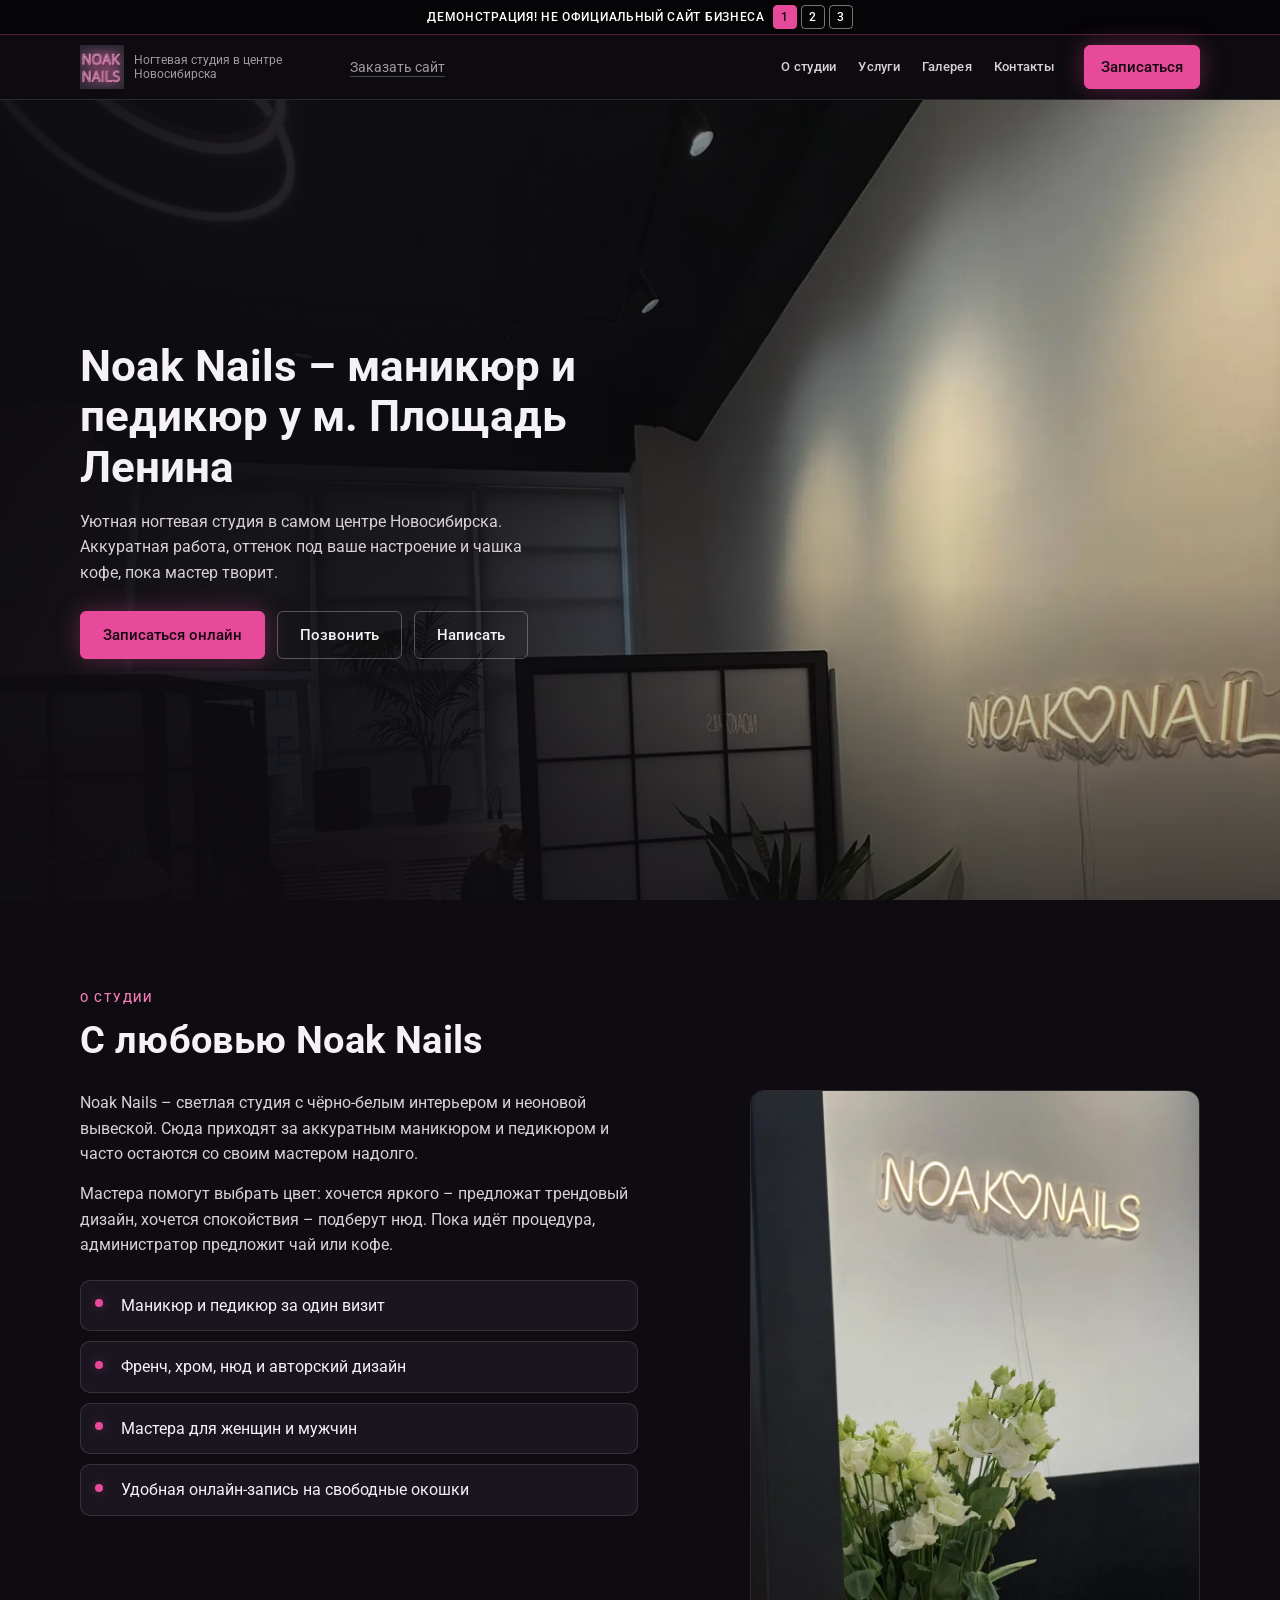
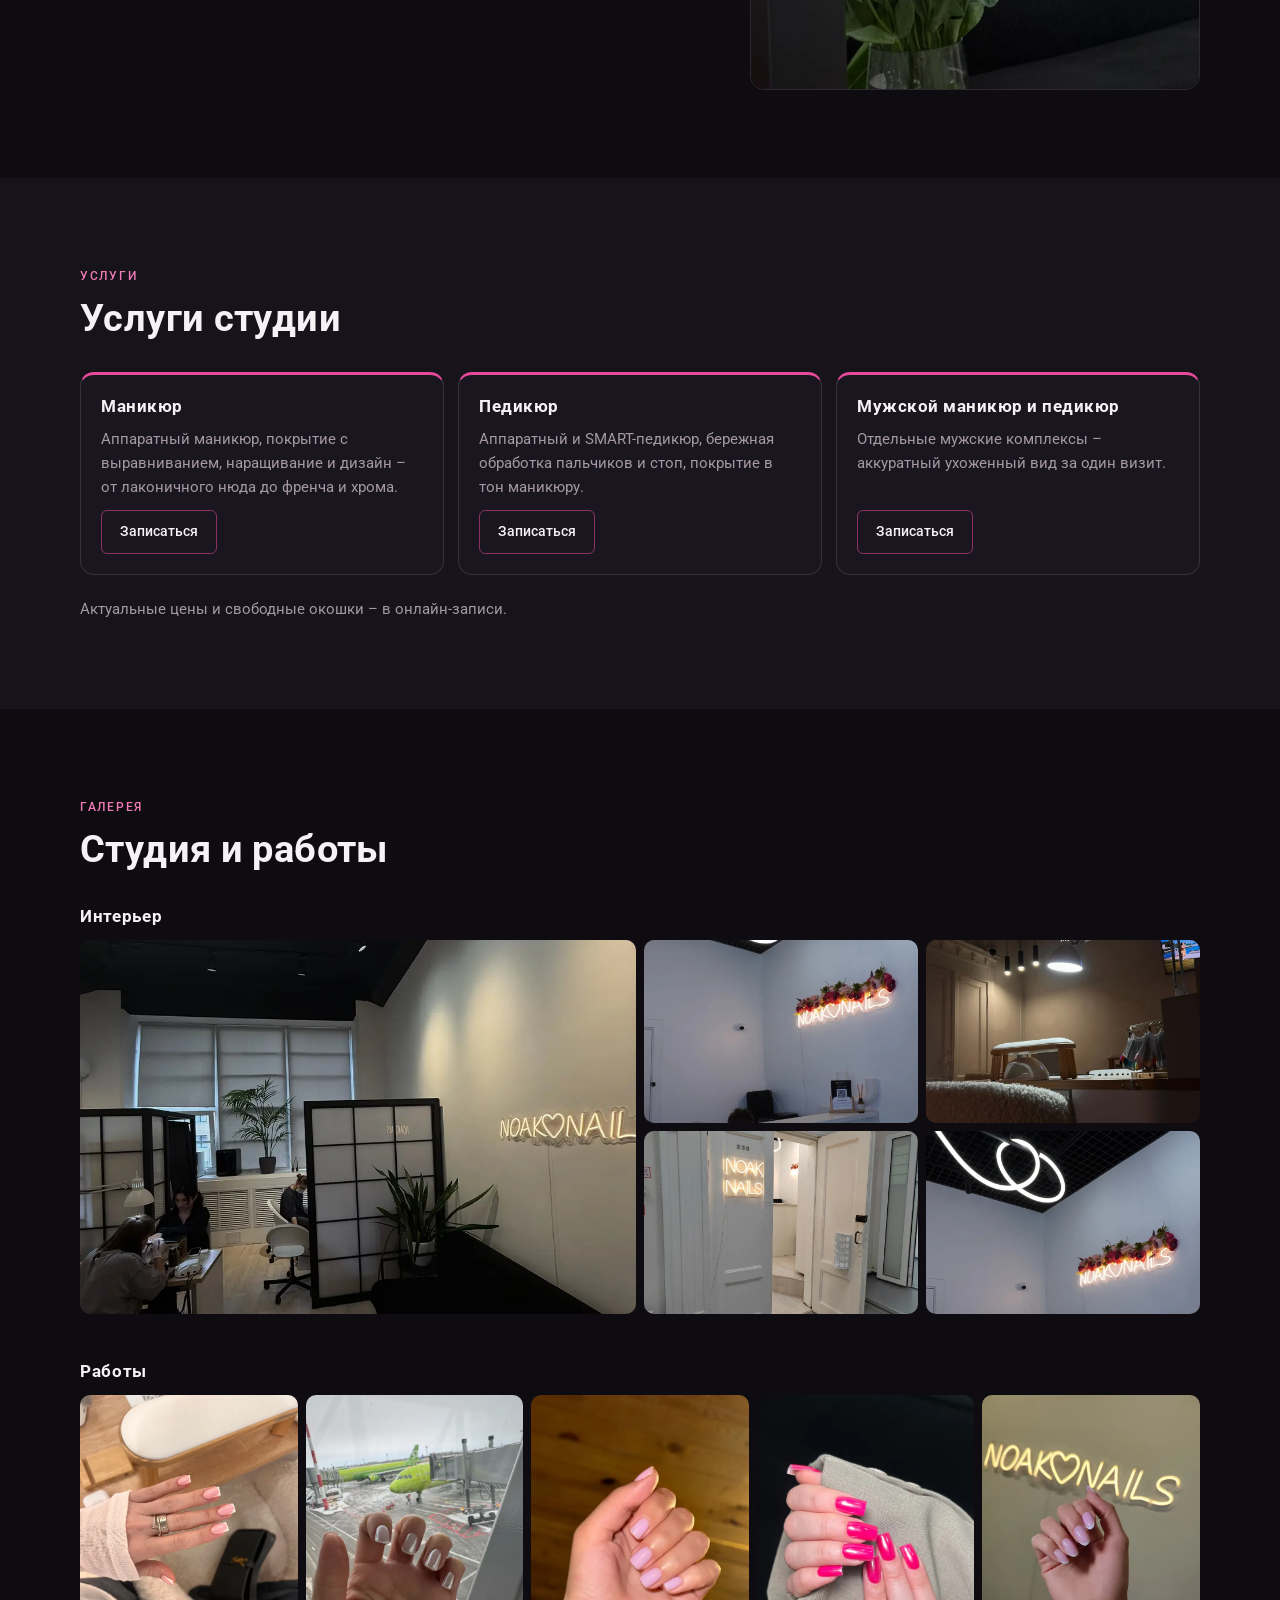
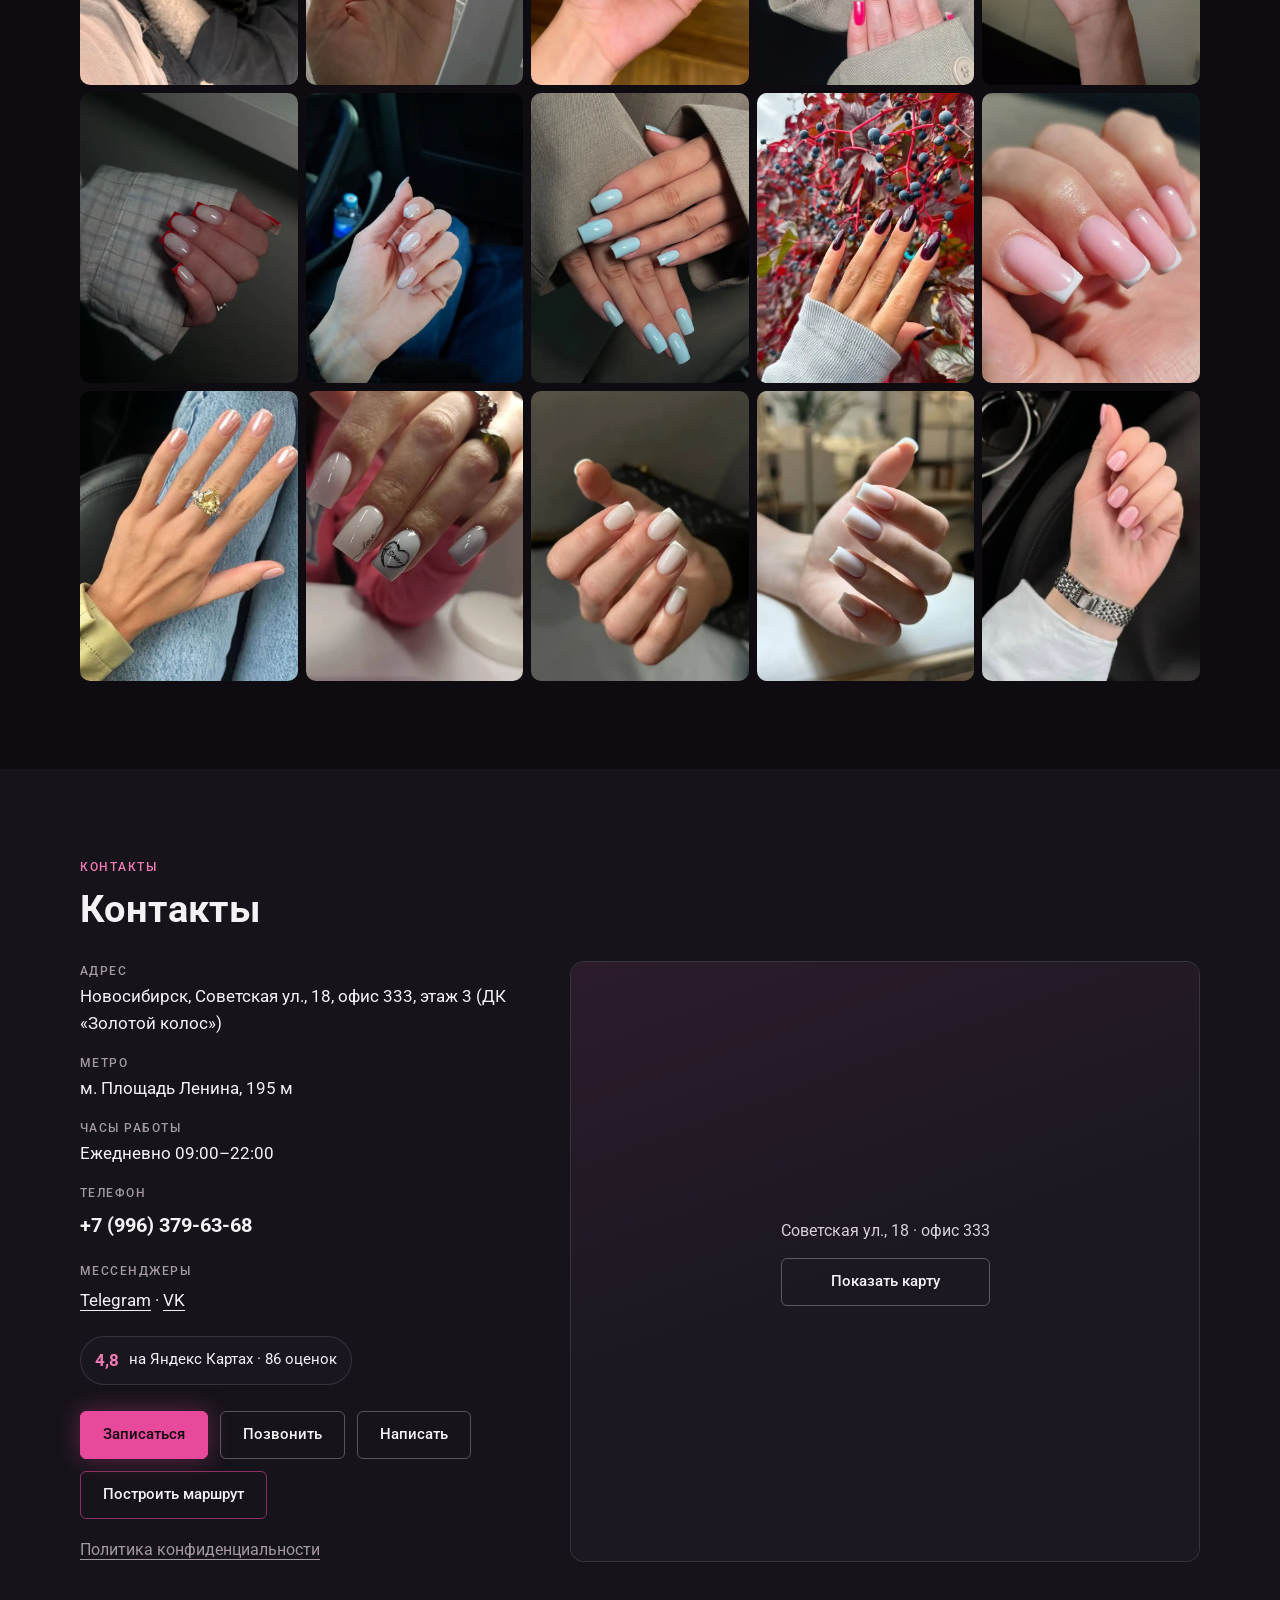
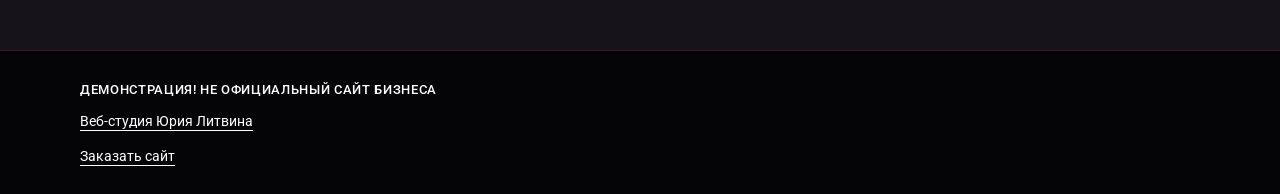
==== index.html @ 4bd96e91 "Demo site" ====
<!DOCTYPE html>
<html lang="ru">
<head>
<meta charset="utf-8">
<meta name="viewport" content="width=device-width, initial-scale=1.0">
<meta name="robots" content="noindex, nofollow">
<title>Noak Nails · ногтевая студия в Новосибирске</title>
<meta name="description"
  content="Noak Nails · Новосибирск, Советская ул., 18, у м. Площадь Ленина: маникюр и педикюр, дизайн, онлайн-запись. Ежедневно 09:00–22:00.">
<meta name="theme-color" content="#0e0c10">

<link rel="icon" sizes="any" href="logos/favicon.ico">
<link rel="icon" type="image/png" sizes="32x32" href="logos/favicon-32x32.png">
<link rel="apple-touch-icon" sizes="180x180" href="logos/apple-touch-icon.png">
<link rel="preload" href="fonts/roboto-cyrillic.woff2" as="font" type="font/woff2" crossorigin>
<link rel="preload" as="image" href="images/interior-salon-hero-960.webp" type="image/webp" imagesrcset="images/interior-salon-hero-960.webp 960w, images/interior-salon-hero-1400.webp 1400w" imagesizes="100vw">
<link rel="stylesheet" href="css/fonts.css">
<link rel="stylesheet" href="css/styles.css">
<script>document.documentElement.classList.add('js');</script>
</head>
<body>
<a class="skip-link" href="#main">К содержанию</a>

<div class="site-chrome">
  <div class="demo-strip">
    <p class="demo-phrase">ДЕМОНСТРАЦИЯ! НЕ ОФИЦИАЛЬНЫЙ САЙТ БИЗНЕСА</p>
    <nav class="variant-switch" aria-label="Варианты дизайна">
      <a href="index.html" aria-current="page" aria-label="Вариант 1">1</a>
      <a href="v2/index.html" aria-label="Вариант 2">2</a>
      <a href="v3/index.html" aria-label="Вариант 3">3</a>
    </nav>
  </div>
  <header class="site-header">
    <div class="container header-row">
      <a class="brand" href="#top">
        <img src="logos/logo.png" width="180" height="180" alt="NOAK NAILS">
        <span class="brand-sub">Ногтевая студия в центре Новосибирска</span>
      </a>
      <a class="order-link" href="https://litviniuv.ru/webstudio/order/?c=q6hd">Заказать сайт</a>
      <nav class="desk-nav" aria-label="Разделы">
        <ul>
          <li><a href="#about">О студии</a></li>
          <li><a href="#services">Услуги</a></li>
          <li><a href="#gallery">Галерея</a></li>
          <li><a href="#contacts">Контакты</a></li>
        </ul>
      </nav>
      <a class="btn btn-primary btn-book" href="https://n1248057.yclients.com" target="_blank" rel="noopener" data-booking>Записаться</a>
      <button class="menu-btn" type="button" aria-expanded="false" aria-controls="site-menu">Меню</button>
    </div>
  </header>
</div>

<div id="site-menu" class="site-menu" hidden>
  <nav class="menu-nav" aria-label="Меню">
    <ul>
      <li><a href="#about">О студии</a></li>
      <li><a href="#services">Услуги</a></li>
      <li><a href="#gallery">Галерея</a></li>
      <li><a href="#contacts">Контакты</a></li>
      <li><a class="menu-order" href="https://litviniuv.ru/webstudio/order/?c=q6hd">Заказать сайт</a></li>
    </ul>
  </nav>
  <div class="menu-contacts">
    <p>Новосибирск, Советская ул., 18, офис 333, этаж 3</p>
    <p><a href="tel:+79963796368">+7 (996) 379-63-68</a></p>
  </div>
</div>

<main id="main">
  <section class="hero" id="top" aria-labelledby="hero-title">
    <div class="hero-media">
      <img src="images/interior-salon-hero-960.webp"
        srcset="images/interior-salon-hero-960.webp 960w, images/interior-salon-hero-1400.webp 1400w" sizes="100vw"
        width="1400" height="933" alt="Зал Noak Nails: чёрно-белые станции, неоновая вывеска и растения" fetchpriority="high">
    </div>
    <div class="container">
      <div class="hero-text">
        <h1 id="hero-title">Noak Nails – маникюр и педикюр у м. Площадь Ленина</h1>
        <p class="lead">Уютная ногтевая студия в самом центре Новосибирска. Аккуратная работа, оттенок под ваше настроение и чашка кофе, пока мастер творит.</p>
        <div class="hero-cta">
          <a class="btn btn-primary" href="https://n1248057.yclients.com" target="_blank" rel="noopener" data-booking>Записаться онлайн</a>
          <a class="btn btn-ghost" href="tel:+79963796368">Позвонить</a>
          <a class="btn btn-ghost" href="https://t.me/noaknail" rel="noopener">Написать</a>
        </div>
      </div>
    </div>
  </section>

  <section class="section about" id="about" aria-labelledby="about-title">
    <div class="container">
      <div class="reveal">
        <p class="eyebrow">О студии</p>
        <h2 class="section-title" id="about-title">С любовью Noak Nails</h2>
      </div>
      <div class="about-grid">
        <div class="about-copy reveal">
          <p>Noak Nails – светлая студия с чёрно-белым интерьером и неоновой вывеской. Сюда приходят за аккуратным маникюром и педикюром и часто остаются со своим мастером надолго.</p>
          <p>Мастера помогут выбрать цвет: хочется яркого – предложат трендовый дизайн, хочется спокойствия – подберут нюд. Пока идёт процедура, администратор предложит чай или кофе.</p>
          <ul class="about-bullets">
            <li>Маникюр и педикюр за один визит</li>
            <li>Френч, хром, нюд и авторский дизайн</li>
            <li>Мастера для женщин и мужчин</li>
            <li>Удобная онлайн-запись на свободные окошки</li>
          </ul>
        </div>
        <figure class="about-photo reveal">
          <img src="images/interior-neon-flowers-960.webp" width="960" height="1280" loading="lazy" alt="Неоновая вывеска NOAK NAILS и букет белых цветов у чёрного дивана">
        </figure>
      </div>
    </div>
  </section>

  <section class="section services" id="services" aria-labelledby="services-title">
    <div class="container">
      <div class="reveal">
        <p class="eyebrow">Услуги</p>
        <h2 class="section-title" id="services-title">Услуги студии</h2>
      </div>
      <ul class="services-grid reveal">
        <li class="service-card">
          <h3>Маникюр</h3>
          <p>Аппаратный маникюр, покрытие с выравниванием, наращивание и дизайн – от лаконичного нюда до френча и хрома.</p>
          <a class="btn btn-outline" href="https://n1248057.yclients.com" target="_blank" rel="noopener" data-booking aria-label="Записаться: маникюр">Записаться</a>
        </li>
        <li class="service-card">
          <h3>Педикюр</h3>
          <p>Аппаратный и SMART-педикюр, бережная обработка пальчиков и стоп, покрытие в тон маникюру.</p>
          <a class="btn btn-outline" href="https://n1248057.yclients.com" target="_blank" rel="noopener" data-booking aria-label="Записаться: педикюр">Записаться</a>
        </li>
        <li class="service-card">
          <h3>Мужской маникюр и педикюр</h3>
          <p>Отдельные мужские комплексы – аккуратный ухоженный вид за один визит.</p>
          <a class="btn btn-outline" href="https://n1248057.yclients.com" target="_blank" rel="noopener" data-booking aria-label="Записаться: мужской маникюр и педикюр">Записаться</a>
        </li>
      </ul>
      <p class="services-note reveal">Актуальные цены и свободные окошки – в онлайн-записи.</p>
    </div>
  </section>

  <section class="section gallery" id="gallery" aria-labelledby="gallery-title">
    <div class="container">
      <div class="reveal">
        <p class="eyebrow">Галерея</p>
        <h2 class="section-title" id="gallery-title">Студия и работы</h2>
      </div>

      <div class="gallery-block reveal">
        <h3>Интерьер</h3>
        <ul class="gallery-grid gallery-interiors">
          <li><img src="images/interior-salon-960.webp" width="960" height="1280" loading="lazy" alt="Зал студии с неоновой вывеской, чёрным диваном и станциями за перегородками"></li>
          <li><img src="images/interior-reception-960.webp" width="960" height="1440" loading="lazy" alt="Ресепшен Noak Nails с неоновой вывеской и цветами"></li>
          <li><img src="images/interior-station-960.webp" width="960" height="1180" loading="lazy" alt="Маникюрная станция с лампой и белым креслом"></li>
          <li><img src="images/interior-door-960.webp" width="960" height="720" loading="lazy" alt="Дверь офиса 333 с неоновой вывеской NOAK NAILS"></li>
          <li><img src="images/interior-reception-hero-960.webp" width="960" height="640" loading="lazy" alt="Стойка ресепшена и неоновая вывеска в зале"></li>
        </ul>
      </div>

      <div class="gallery-block reveal">
        <h3>Работы</h3>
        <ul class="gallery-grid gallery-works">
          <li><img src="images/work-french-iridescent-640.webp" width="640" height="853" loading="lazy" alt="Френч с перламутровым бликом"></li>
          <li><img src="images/work-chrome-airport-640.webp" width="640" height="853" loading="lazy" alt="Хромированный дизайн ногтей"></li>
          <li><img src="images/work-milky-pink-640.webp" width="640" height="853" loading="lazy" alt="Молочно-розовое покрытие"></li>
          <li><img src="images/work-hot-pink-chrome-640.webp" width="640" height="853" loading="lazy" alt="Ярко-розовый маникюр с хромом"></li>
          <li><img src="images/work-french-neon-bg-640.webp" width="640" height="853" loading="lazy" alt="Френч на фоне неона студии"></li>
          <li><img src="images/work-red-tip-french-640.webp" width="640" height="853" loading="lazy" alt="Френч с красным кончиком"></li>
          <li><img src="images/work-milky-glitter-tip-640.webp" width="640" height="853" loading="lazy" alt="Молочное покрытие с блёстками на кончиках"></li>
          <li><img src="images/work-baby-blue-square-640.webp" width="640" height="1138" loading="lazy" alt="Голубой квадратный маникюр"></li>
          <li><img src="images/work-burgundy-autumn-640.webp" width="640" height="874" loading="lazy" alt="Бордовый осенний дизайн"></li>
          <li><img src="images/work-french-gloss-640.webp" width="640" height="763" loading="lazy" alt="Глянцевый френч"></li>
          <li><img src="images/work-chrome-nude-ring-640.webp" width="640" height="705" loading="lazy" alt="Нюд с хромом и кольцом"></li>
          <li><img src="images/work-love-heart-design-640.webp" width="640" height="853" loading="lazy" alt="Дизайн с сердечками"></li>
          <li><img src="images/work-french-square-640.webp" width="640" height="840" loading="lazy" alt="Квадратный френч"></li>
          <li><img src="images/work-milky-square-woodstar-640.webp" width="640" height="853" loading="lazy" alt="Молочный квадратный маникюр"></li>
          <li><img src="images/work-bubblegum-pink-640.webp" width="562" height="640" loading="lazy" alt="Розовое покрытие bubblegum"></li>
        </ul>
      </div>
    </div>
  </section>

  <section class="section contacts" id="contacts" aria-labelledby="contacts-title">
    <div class="container">
      <div class="reveal">
        <p class="eyebrow">Контакты</p>
        <h2 class="section-title" id="contacts-title">Контакты</h2>
      </div>
      <div class="contacts-grid">
        <div class="contacts-info reveal">
          <dl class="facts">
            <div>
              <dt>Адрес</dt>
              <dd>Новосибирск, Советская ул., 18, офис 333, этаж 3 (ДК «Золотой колос»)</dd>
            </div>
            <div>
              <dt>Метро</dt>
              <dd>м. Площадь Ленина, 195 м</dd>
            </div>
            <div>
              <dt>Часы работы</dt>
              <dd>Ежедневно 09:00–22:00</dd>
            </div>
            <div>
              <dt>Телефон</dt>
              <dd><a class="phone" href="tel:+79963796368">+7 (996) 379-63-68</a></dd>
            </div>
            <div>
              <dt>Мессенджеры</dt>
              <dd>
                <a href="https://t.me/noaknail" rel="noopener">Telegram</a>
                ·
                <a href="https://vk.ru/noak_nails" rel="noopener">VK</a>
              </dd>
            </div>
          </dl>
          <a class="rating-badge" href="https://yandex.ru/maps/org/noak_nails/41153958947/" rel="noopener">
            <strong>4,8</strong>
            <span>на Яндекс Картах · 86 оценок</span>
          </a>
          <div class="contacts-cta">
            <a class="btn btn-primary" href="https://n1248057.yclients.com" target="_blank" rel="noopener" data-booking>Записаться</a>
            <a class="btn btn-ghost" href="tel:+79963796368">Позвонить</a>
            <a class="btn btn-ghost" href="https://t.me/noaknail" rel="noopener">Написать</a>
            <a class="btn btn-outline" href="https://yandex.ru/maps/org/noak_nails/41153958947/" rel="noopener">Построить маршрут</a>
          </div>
          <p class="privacy-link"><a href="privacy/">Политика конфиденциальности</a></p>
        </div>
        <div class="contacts-map reveal">
          <div class="map-wrap" data-map-src="https://yandex.ru/map-widget/v1/?oid=41153958947&amp;ol=biz&amp;lang=ru_RU&amp;z=16" aria-label="Карта проезда">
            <div class="map-placeholder">
              <p>Советская ул., 18 · офис 333</p>
              <button class="btn btn-ghost" type="button" data-map-load>Показать карту</button>
            </div>
          </div>
        </div>
      </div>
    </div>
  </section>
</main>

<footer class="site-footer">
  <div class="container footer-stack">
    <p class="footer-demo">ДЕМОНСТРАЦИЯ! НЕ ОФИЦИАЛЬНЫЙ САЙТ БИЗНЕСА</p>
    <a href="https://litviniuv.ru/webstudio/">Веб-студия Юрия Литвина</a>
    <a href="https://litviniuv.ru/webstudio/order/?c=q6hd">Заказать сайт</a>
  </div>
</footer>

<dialog class="booking-dialog" id="booking-dialog" aria-labelledby="booking-title">
  <div class="booking-bar">
    <h2 id="booking-title">Онлайн-запись</h2>
    <button class="booking-close" type="button">Закрыть</button>
  </div>
  <div class="booking-frame">
    <iframe data-src="https://n1248057.yclients.com/company/1141530/personal/menu?o=" title="Онлайн-запись в Noak Nails"></iframe>
  </div>
</dialog>

<script src="js/site.js"></script>
</body>
</html>
---- css/fonts.css ----
/* Local webfonts: Roboto (body) + Cormorant Garamond (display accents in variants). */
@font-face { font-family: "Roboto"; font-style: normal; font-weight: 300 700; font-display: swap; src: url(../fonts/roboto-cyrillic.woff2) format("woff2"); unicode-range: U+0301, U+0400-045F, U+0490-0491, U+04B0-04B1, U+2116; }
@font-face { font-family: "Roboto"; font-style: normal; font-weight: 300 700; font-display: swap; src: url(../fonts/roboto-latin.woff2) format("woff2"); unicode-range: U+0000-00FF, U+0131, U+0152-0153, U+02BB-02BC, U+02C6, U+02DA, U+02DC, U+0304, U+0308, U+0329, U+2000-206F, U+20AC, U+2122, U+2191, U+2193, U+2212, U+2215, U+FEFF, U+FFFD; }
@font-face { font-family: "Cormorant Garamond"; font-style: normal; font-weight: 500 600; font-display: swap; src: url(../fonts/cormorant-garamond-500-cyrillic.woff2) format("woff2"); unicode-range: U+0301, U+0400-045F, U+0490-0491, U+04B0-04B1, U+2116; }
@font-face { font-family: "Cormorant Garamond"; font-style: normal; font-weight: 500 600; font-display: swap; src: url(../fonts/cormorant-garamond-500-latin.woff2) format("woff2"); unicode-range: U+0000-00FF, U+0131, U+0152-0153, U+02BB-02BC, U+02C6, U+02DA, U+02DC, U+0304, U+0308, U+0329, U+2000-206F, U+20AC, U+2122, U+2191, U+2193, U+2212, U+2215, U+FEFF, U+FFFD; }
@font-face { font-family: "Cormorant Garamond"; font-style: italic; font-weight: 500; font-display: swap; src: url(../fonts/cormorant-garamond-500i-cyrillic.woff2) format("woff2"); unicode-range: U+0301, U+0400-045F, U+0490-0491, U+04B0-04B1, U+2116; }
@font-face { font-family: "Cormorant Garamond"; font-style: italic; font-weight: 500; font-display: swap; src: url(../fonts/cormorant-garamond-500i-latin.woff2) format("woff2"); unicode-range: U+0000-00FF, U+0131, U+0152-0153, U+02BB-02BC, U+02C6, U+02DA, U+02DC, U+0304, U+0308, U+0329, U+2000-206F, U+20AC, U+2122, U+2191, U+2193, U+2212, U+2215, U+FEFF, U+FFFD; }

:root {
  --font-body: "Roboto", system-ui, -apple-system, "Segoe UI", "Helvetica Neue", Arial, sans-serif;
  --font-display: "Roboto", system-ui, -apple-system, "Segoe UI", Arial, sans-serif;
  --font-serif: "Cormorant Garamond", "Times New Roman", Georgia, serif;
}
---- css/styles.css ----
/* Noak Nails · demo C2 · Fork B from logo + media: charcoal studio, neon magenta accent. */
:root {
  --ink: #f5f2f6;
  --ink-soft: #d8d0d8;
  --muted: #a398a3;
  --line: rgba(255, 255, 255, .12);
  --bg: #0e0c10;
  --bg-2: #16131a;
  --bg-3: #1c1822;
  --surface: #1a1620;
  --neon: #e84a9b;
  --neon-soft: #f07ab5;
  --neon-deep: #c4347e;
  --neon-glow: rgba(232, 74, 155, .35);
  --on-neon: #140810;
  --radius: 14px;
  --radius-s: 6px;
  --chrome-h: 108px;
  --container: 1120px;
}

*, *::before, *::after { box-sizing: border-box; }
html { -webkit-text-size-adjust: 100%; text-size-adjust: 100%; scroll-behavior: smooth; }
@media (prefers-reduced-motion: reduce) { html { scroll-behavior: auto; } }
html.menu-open, html.dialog-open { overflow: hidden; }
body {
  margin: 0; font-family: var(--font-body); font-size: 1rem; line-height: 1.6;
  color: var(--ink-soft); background: var(--bg); overflow-x: clip;
}
img { display: block; max-width: 100%; height: auto; }
h1, h2, h3 { margin: 0; color: var(--ink); line-height: 1.15; font-family: var(--font-display); }
p, ul, dl, figure { margin: 0; }
ul { padding: 0; list-style: none; }
a { color: inherit; }
a:focus-visible, button:focus-visible, [tabindex]:focus-visible {
  outline: 3px solid var(--neon); outline-offset: 3px; border-radius: 4px;
}
h1:focus, h2:focus { outline: none; }
h2:focus-visible { outline: 2px dashed var(--neon-soft); outline-offset: 6px; }

.container { width: min(100% - 32px, var(--container)); margin-inline: auto; }
.skip-link {
  position: absolute; left: 12px; top: -60px; z-index: 100;
  background: var(--neon); color: var(--on-neon); padding: 10px 14px;
  border-radius: var(--radius-s); text-decoration: none;
}
.skip-link:focus { top: 12px; }

/* demo strip + sticky header */
.site-chrome { position: sticky; top: 0; z-index: 50; }
.demo-strip {
  display: flex; align-items: center; justify-content: center; gap: 8px; flex-wrap: wrap;
  background: #050406; color: #fff; padding: 4px 10px; font-size: .64rem; line-height: 1.3; letter-spacing: .02em;
  border-bottom: 1px solid rgba(232, 74, 155, .35);
}
@media (min-width: 600px) { .demo-strip { font-size: .72rem; letter-spacing: .06em; padding: 5px 12px; } }
.demo-phrase { font-weight: 500; text-align: center; }
@media (min-width: 360px) { .demo-phrase { white-space: nowrap; } }
.variant-switch { display: flex; gap: 4px; }
.variant-switch a {
  display: inline-grid; place-items: center; min-width: 24px; min-height: 24px; padding: 0 5px;
  border-radius: 4px; border: 1px solid rgba(255, 255, 255, .45); color: #fff; text-decoration: none; font-weight: 500;
}
.variant-switch a[aria-current="page"] { background: var(--neon); color: var(--on-neon); border-color: var(--neon); }

.site-header {
  background: rgba(14, 12, 16, .92); border-bottom: 1px solid var(--line);
  backdrop-filter: saturate(1.2) blur(8px);
}
.header-row { display: flex; align-items: center; gap: 12px; min-height: 64px; }
.brand { display: inline-flex; align-items: center; flex: none; padding: 4px 0; text-decoration: none; }
.brand img { width: auto; height: 40px; }
.brand-sub {
  display: none; margin-left: 10px; font-size: .72rem; line-height: 1.25; color: var(--muted); max-width: 12rem;
}
.order-link {
  display: none; font-size: .88rem; color: var(--muted); text-decoration: underline; text-underline-offset: 4px;
  text-decoration-color: rgba(255, 255, 255, .25); padding: 8px 4px; white-space: nowrap;
}
.order-link:hover { color: var(--ink); text-decoration-color: currentColor; }
.desk-nav { display: none; margin-left: auto; }
.desk-nav ul { display: flex; gap: 2px; }
.desk-nav a {
  display: inline-block; padding: 10px 10px; text-decoration: none; font-size: .84rem; font-weight: 500;
  letter-spacing: .02em; color: var(--ink-soft);
}
.desk-nav a:hover { color: var(--neon-soft); }
.btn {
  display: inline-flex; align-items: center; justify-content: center; gap: 8px; min-height: 48px; padding: 12px 22px;
  border-radius: var(--radius-s); border: 1px solid transparent; font: inherit; font-weight: 500; font-size: .95rem;
  line-height: 1.2; text-decoration: none; cursor: pointer; text-align: center;
  transition: background-color .2s, color .2s, border-color .2s, box-shadow .2s;
}
.btn-primary {
  background: var(--neon); color: var(--on-neon); border-color: var(--neon);
  box-shadow: 0 0 24px var(--neon-glow);
}
.btn-primary:hover { background: var(--neon-soft); border-color: var(--neon-soft); }
.btn-outline { background: transparent; color: var(--ink); border-color: rgba(232, 74, 155, .55); }
.btn-outline:hover { background: rgba(232, 74, 155, .12); }
.btn-ghost { background: transparent; color: var(--ink); border-color: rgba(255, 255, 255, .28); }
.btn-ghost:hover { border-color: var(--neon-soft); color: #fff; }
.btn-book { margin-left: auto; min-height: 44px; padding: 10px 16px; white-space: nowrap; }
.menu-btn {
  min-height: 44px; min-width: 44px; padding: 8px 12px; border: 1px solid rgba(255, 255, 255, .28);
  border-radius: var(--radius-s); background: var(--bg-2); color: var(--ink); font: inherit; font-size: .9rem;
  font-weight: 500; cursor: pointer;
}

@media (min-width: 960px) {
  .brand img { height: 44px; }
  .brand-sub { display: block; }
  .order-link { display: inline-block; margin-left: 8px; }
  .desk-nav { display: block; }
  .btn-book { margin-left: 8px; }
  .menu-btn { display: none; }
}

/* mobile menu */
.site-menu {
  position: fixed; left: 0; right: 0; bottom: 0; top: var(--chrome-h); z-index: 49;
  background: var(--bg-2); overflow-y: auto; overscroll-behavior: contain;
  padding: 28px 0 28px; display: flex; flex-direction: column;
}
@media (max-width: 480px) { .site-menu { padding-top: 40px; } }
.site-menu[hidden] { display: none; }
.menu-nav ul { display: grid; }
.menu-nav a {
  display: flex; align-items: center; min-height: 56px; padding: 8px 24px;
  border-bottom: 1px solid var(--line); text-decoration: none; font-weight: 500; color: var(--ink);
}
.menu-nav .menu-order {
  font-weight: 400; color: var(--muted); text-decoration: underline; text-underline-offset: 4px;
}
.menu-contacts { margin-top: auto; padding: 24px 24px 0; color: var(--muted); display: grid; gap: 6px; }
.menu-contacts a {
  color: var(--ink); font-weight: 500; text-decoration: none; display: inline-block;
  min-height: 44px; padding-top: 10px;
}

/* sections */
.section { padding: 64px 0; scroll-margin-top: var(--chrome-h); }
.eyebrow {
  font-size: .78rem; text-transform: uppercase; letter-spacing: .14em; font-weight: 500;
  color: var(--neon-soft); margin-bottom: 10px;
}
.section-title { font-size: clamp(1.7rem, 1.2rem + 2vw, 2.4rem); font-weight: 700; letter-spacing: .01em; }
.section-sub { margin-top: 10px; color: var(--muted); max-width: 60ch; }
@media (min-width: 960px) { .section { padding: 88px 0; } }

/* hero */
.hero { position: relative; background: var(--bg-2); min-height: 0; }
.hero-media img { width: 100%; aspect-ratio: 3 / 2; object-fit: cover; }
.hero-text { padding: 28px 0 40px; }
.hero h1 { font-weight: 700; font-size: clamp(1.7rem, 1.2rem + 2.2vw, 2.75rem); }
.hero .lead { margin-top: 16px; max-width: 52ch; color: var(--ink-soft); }
.hero-cta { display: flex; flex-wrap: wrap; gap: 12px; margin-top: 26px; }
@media (max-width: 480px) { .hero-cta .btn { flex: 1 1 100%; } }
@media (min-width: 900px) {
  .hero {
    min-height: calc(100svh - var(--chrome-h)); display: flex; align-items: center; overflow: hidden;
  }
  .hero-media { position: absolute; inset: 0; }
  .hero-media img { height: 100%; aspect-ratio: auto; object-position: 55% 40%; }
  .hero-media::after {
    content: ""; position: absolute; inset: 0;
    background: linear-gradient(90deg, rgba(14, 12, 16, .96) 0%, rgba(14, 12, 16, .88) 34%, rgba(14, 12, 16, .4) 58%, rgba(14, 12, 16, 0) 74%),
      linear-gradient(0deg, rgba(14, 12, 16, .55) 0%, transparent 40%);
  }
  .hero-text { position: relative; padding: 56px 0; max-width: 560px; }
}

/* about */
.about { background: var(--bg); }
.about-grid { display: grid; gap: 28px; margin-top: 28px; }
.about-copy { display: grid; gap: 14px; max-width: 62ch; }
.about-copy p { color: var(--ink-soft); }
.about-bullets { display: grid; gap: 10px; margin-top: 8px; }
.about-bullets li {
  position: relative; padding: 12px 14px 12px 40px; background: var(--surface);
  border: 1px solid var(--line); border-radius: 10px; color: var(--ink);
}
.about-bullets li::before {
  content: ""; position: absolute; left: 14px; top: 1.15em; width: 8px; height: 8px;
  border-radius: 50%; background: var(--neon); box-shadow: 0 0 10px var(--neon-glow);
}
.about-photo img {
  width: 100%; aspect-ratio: 3 / 4; object-fit: cover; border-radius: var(--radius);
  border: 1px solid var(--line);
}
@media (min-width: 900px) {
  .about-grid { grid-template-columns: minmax(0, 7fr) minmax(0, 5fr); align-items: start; gap: 40px; }
  .about-photo { position: sticky; top: calc(var(--chrome-h) + 24px); }
}

/* services */
.services { background: var(--bg-2); }
.services-grid { display: grid; gap: 14px; margin-top: 32px; grid-template-columns: 1fr; }
.service-card {
  display: flex; flex-direction: column; gap: 10px; padding: 22px 20px 20px;
  border: 1px solid var(--line); border-radius: var(--radius); background: var(--surface);
  border-top: 3px solid var(--neon);
}
.service-card h3 { font-size: 1.05rem; letter-spacing: .03em; font-weight: 700; }
.service-card p { color: var(--muted); font-size: .95rem; flex: 1; }
.service-card .btn { align-self: flex-start; min-height: 44px; padding: 10px 18px; font-size: .88rem; }
.services-note { margin-top: 22px; color: var(--muted); font-size: .95rem; }
@media (min-width: 700px) { .services-grid { grid-template-columns: repeat(3, 1fr); } }

/* gallery */
.gallery { background: var(--bg); }
.gallery-block { margin-top: 36px; }
.gallery-block + .gallery-block { margin-top: 48px; }
.gallery-block h3 {
  font-size: 1.05rem; letter-spacing: .04em; margin-bottom: 14px; color: var(--ink);
}
.gallery-grid { display: grid; gap: 8px; grid-template-columns: repeat(2, 1fr); }
.gallery-grid li { overflow: hidden; border-radius: 10px; background: var(--bg-3); }
.gallery-grid img {
  width: 100%; height: 100%; aspect-ratio: 3 / 4; object-fit: cover;
  transition: transform .6s ease;
}
.gallery-interiors img { aspect-ratio: 3 / 2; }
.gallery-interiors li:first-child { grid-column: 1 / -1; }
@media (hover: hover) { .gallery-grid li:hover img { transform: scale(1.03); } }
@media (min-width: 700px) {
  .gallery-interiors { grid-template-columns: repeat(4, 1fr); }
  .gallery-interiors li:first-child { grid-column: 1 / 3; grid-row: 1 / 3; }
  .gallery-interiors li:first-child img { aspect-ratio: 3 / 2; height: 100%; }
  .gallery-works { grid-template-columns: repeat(5, 1fr); }
}
@media (min-width: 500px) and (max-width: 699px) {
  .gallery-works { grid-template-columns: repeat(3, 1fr); }
}

/* contacts */
.contacts { background: var(--bg-2); }
.contacts-grid { display: grid; gap: 28px; margin-top: 30px; }
.facts { display: grid; gap: 16px; }
.facts dt {
  font-size: .78rem; text-transform: uppercase; letter-spacing: .12em; color: var(--muted); font-weight: 500;
}
.facts dd { margin: 2px 0 0; color: var(--ink); font-size: 1.05rem; }
.facts dd a { color: var(--ink); text-underline-offset: 4px; display: inline-block; padding: 4px 0; }
.facts .phone { font-size: 1.25rem; font-weight: 700; text-decoration: none; }
.facts .phone:hover { color: var(--neon-soft); }
.rating-badge {
  display: inline-flex; align-items: center; gap: 10px; margin-top: 18px; padding: 10px 14px;
  border-radius: 999px; border: 1px solid var(--line); background: var(--surface); color: var(--ink);
  text-decoration: none; font-size: .92rem;
}
.rating-badge strong { color: var(--neon-soft); font-size: 1.05rem; }
.rating-badge:hover { border-color: rgba(232, 74, 155, .45); }
.contacts-cta { display: flex; flex-wrap: wrap; gap: 12px; margin-top: 26px; }
.contacts-map {
  border-radius: var(--radius); overflow: hidden; background: var(--bg-3);
  min-height: 320px; min-width: 0; border: 1px solid var(--line);
  position: relative;
}
.map-wrap { height: 100%; min-height: 320px; }
.map-wrap iframe { display: block; width: 100%; height: 100%; min-height: 320px; border: 0; }
.map-placeholder {
  position: absolute; inset: 0; display: grid; place-content: center; gap: 14px; text-align: center;
  padding: 24px; color: var(--muted); background:
    linear-gradient(160deg, rgba(232, 74, 155, .08), transparent 50%), var(--bg-3);
}
.map-placeholder p { color: var(--ink-soft); max-width: 28ch; margin-inline: auto; }
.map-wrap.is-loaded .map-placeholder { display: none; }
@media (min-width: 900px) {
  .contacts-grid { grid-template-columns: minmax(0, 5fr) minmax(0, 7fr); align-items: stretch; gap: 40px; }
  .contacts-map, .map-wrap, .map-wrap iframe { min-height: 440px; height: 100%; }
}

/* footer – exactly three stacked lines */
.site-footer {
  background: #050406; color: rgba(255, 255, 255, .82); padding: 28px 0 24px; font-size: .9rem;
  border-top: 1px solid rgba(232, 74, 155, .25);
}
.footer-stack { display: grid; gap: 8px; justify-items: start; }
.footer-stack .footer-demo {
  font-weight: 500; letter-spacing: .05em; font-size: .82rem; color: #fff; margin: 0;
}
.footer-stack a {
  color: #fff; text-underline-offset: 4px; display: inline-block; padding: 2px 0; margin: 0;
}

/* booking dialog (side panel / iframe like Vualya) */
.booking-dialog {
  padding: 0; border: 0; margin: 0 0 0 auto; width: min(100%, 460px); max-width: 100%;
  height: 100%; max-height: 100%; background: var(--bg-2); color: var(--ink);
  box-shadow: -20px 0 60px rgba(0, 0, 0, .55);
}
.booking-dialog::backdrop { background: rgba(0, 0, 0, .65); }
.booking-dialog[open] { display: flex; flex-direction: column; }
.booking-bar {
  display: flex; align-items: center; justify-content: space-between; gap: 12px;
  padding: 10px 12px 10px 18px; border-bottom: 1px solid var(--line);
}
.booking-dialog .booking-bar h2 {
  color: var(--ink); font-size: 1rem; letter-spacing: .04em; font-weight: 600;
}
.booking-close {
  min-height: 44px; min-width: 44px; padding: 8px 14px; border: 1px solid rgba(255, 255, 255, .28);
  border-radius: var(--radius-s); background: var(--bg-3); font: inherit; font-weight: 500;
  cursor: pointer; color: var(--ink);
}
.booking-frame { flex: 1; min-height: 0; background: #fff; }
.booking-frame iframe { display: block; width: 100%; height: 100%; border: 0; }

/* simple pages */
.simple-page main { min-height: 60vh; padding: 72px 0; }
.simple-page h1 { font-size: clamp(1.6rem, 1.2rem + 2vw, 2.4rem); }
.simple-page main p { margin-top: 16px; }
.simple-page main .btn { margin-top: 24px; }

/* entrance */
.reveal { opacity: 1; }
.js .reveal { opacity: 0; transform: translateY(18px); transition: opacity .7s ease, transform .7s ease; }
.js .reveal.is-in { opacity: 1; transform: none; }
@media (prefers-reduced-motion: reduce) {
  .js .reveal { opacity: 1; transform: none; transition: none; }
}

.privacy-link { margin-top: 18px; }
.privacy-link a { color: var(--muted); text-underline-offset: 4px; }
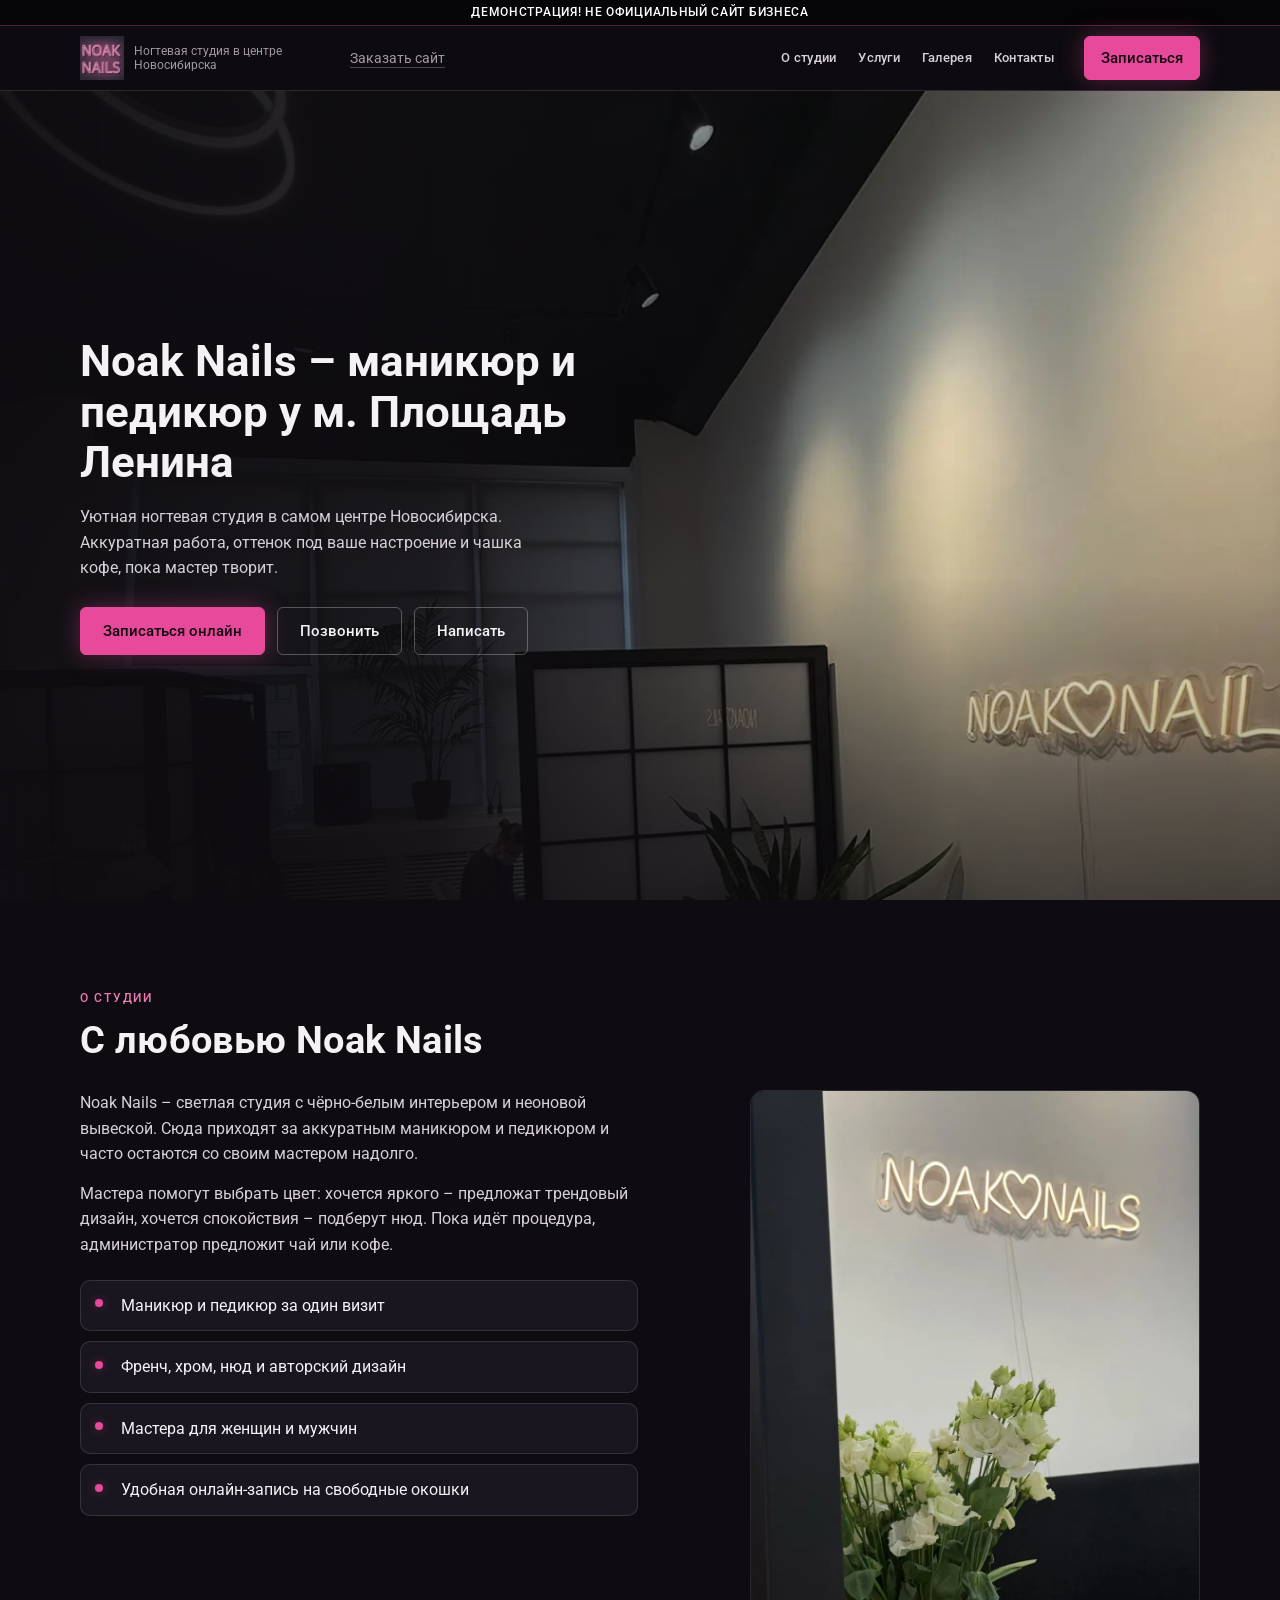
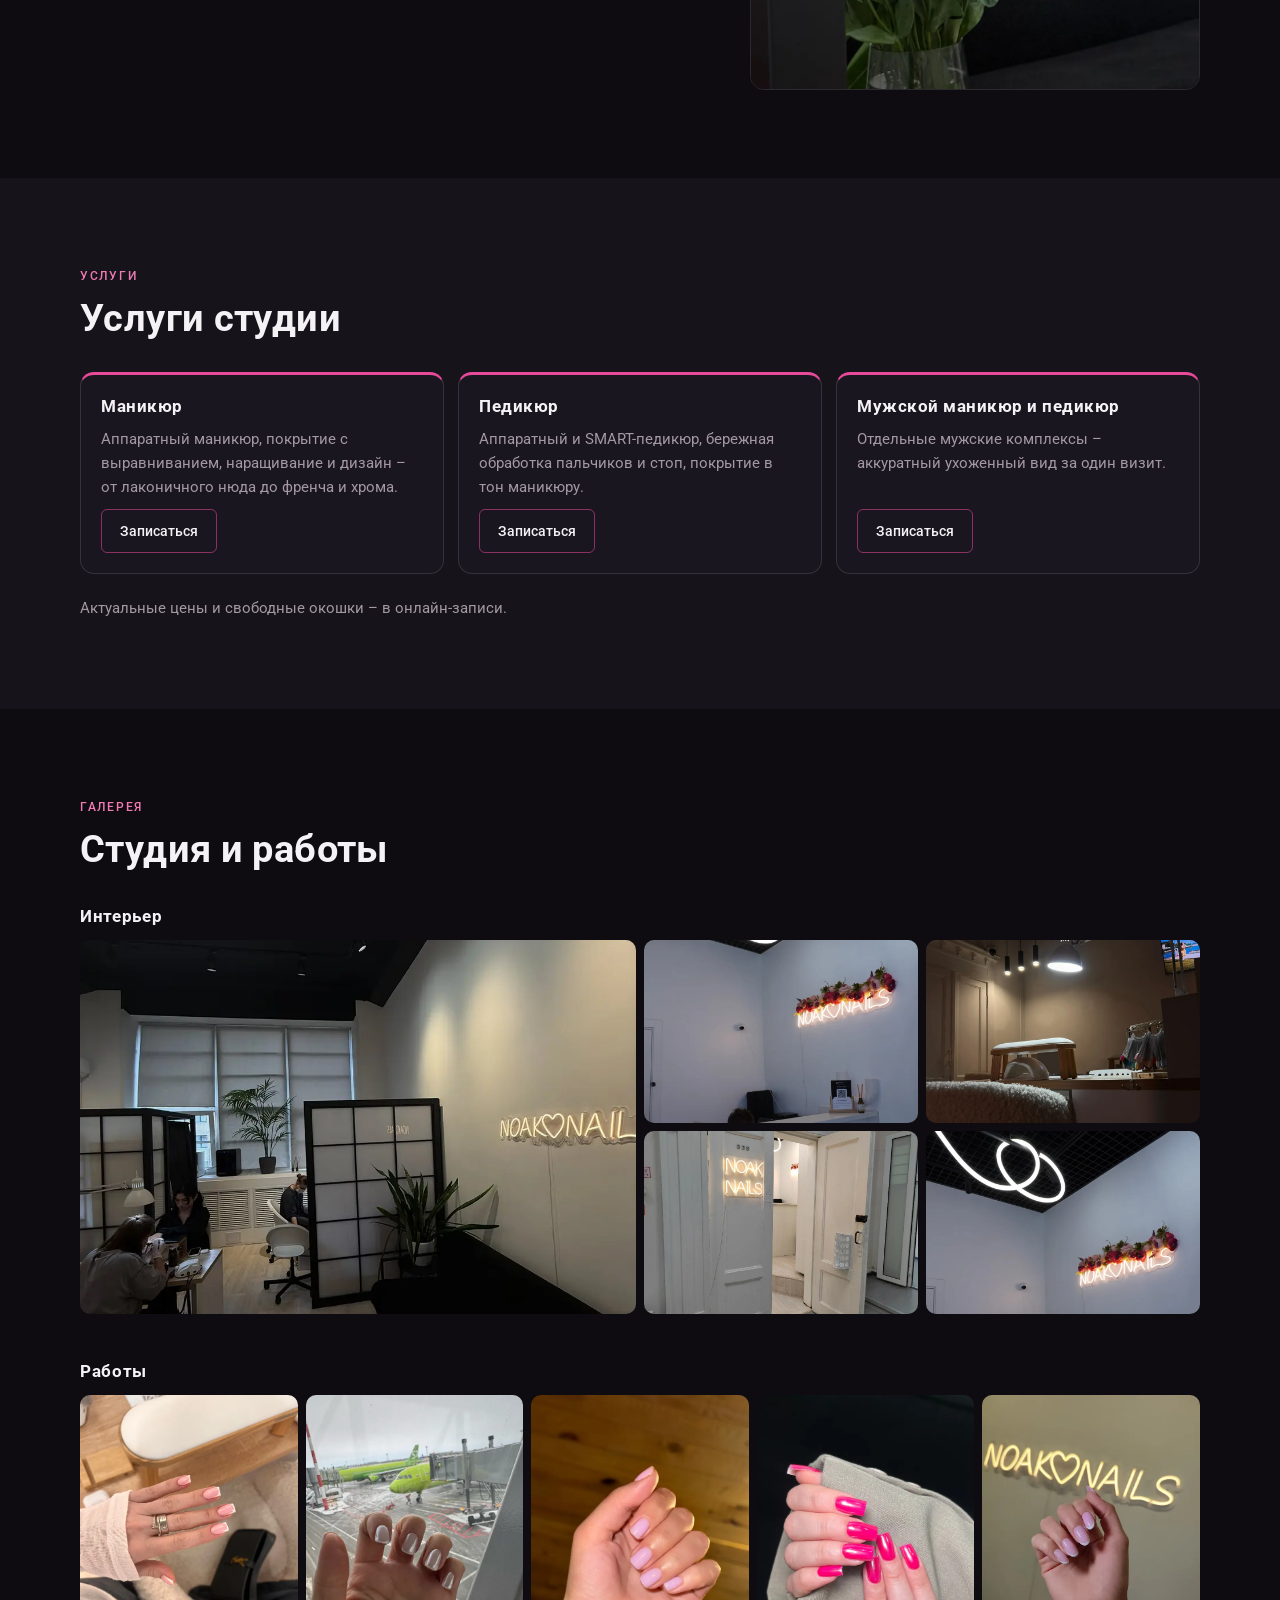
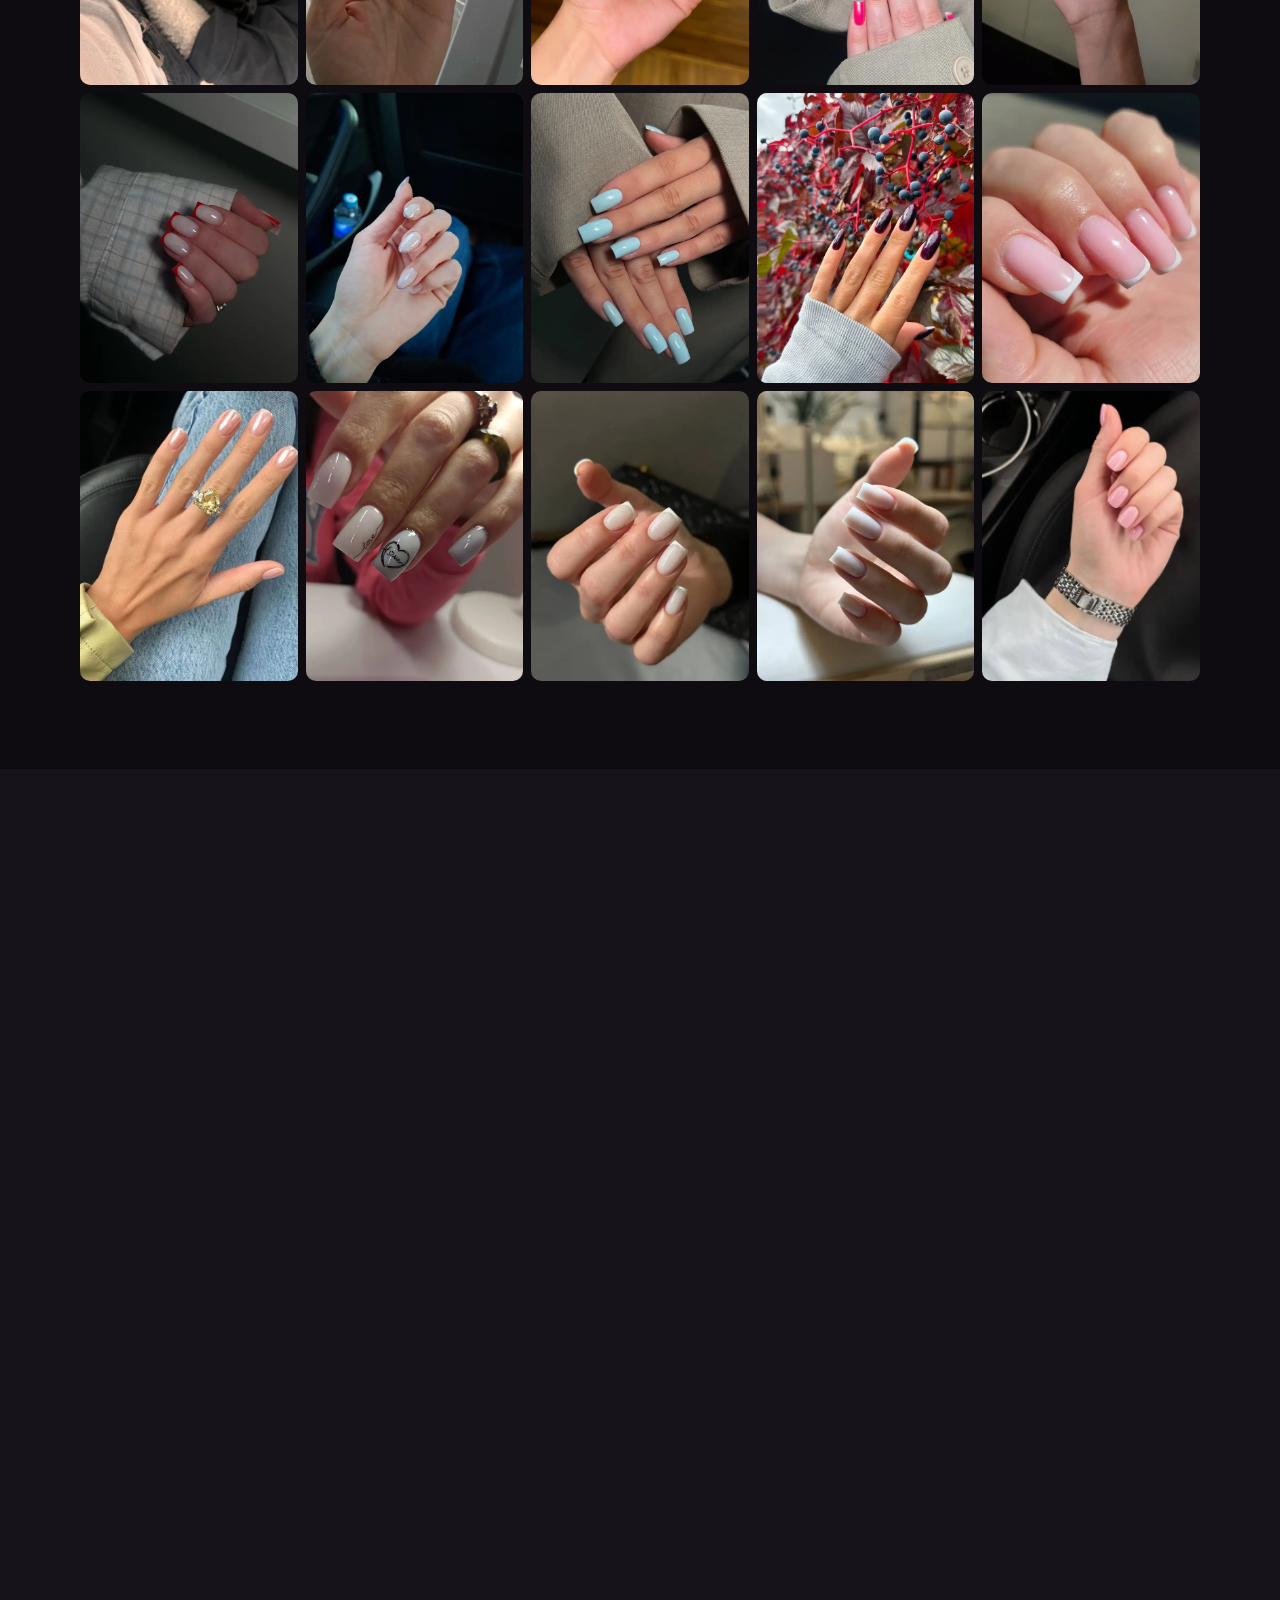
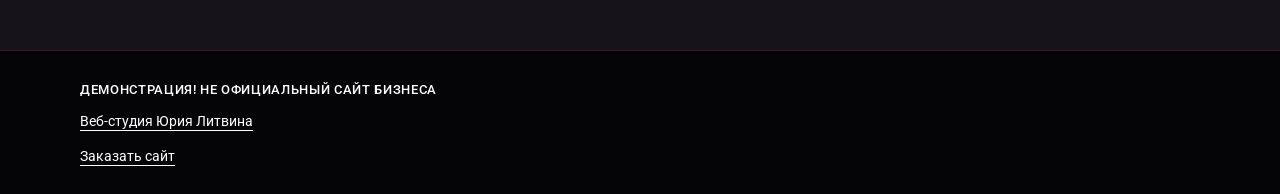
==== commit 39649092: "Demo site" ====
--- a/index.html
+++ b/index.html
@@ -24,11 +24,6 @@
 <div class="site-chrome">
   <div class="demo-strip">
     <p class="demo-phrase">ДЕМОНСТРАЦИЯ! НЕ ОФИЦИАЛЬНЫЙ САЙТ БИЗНЕСА</p>
-    <nav class="variant-switch" aria-label="Варианты дизайна">
-      <a href="index.html" aria-current="page" aria-label="Вариант 1">1</a>
-      <a href="v2/index.html" aria-label="Вариант 2">2</a>
-      <a href="v3/index.html" aria-label="Вариант 3">3</a>
-    </nav>
   </div>
   <header class="site-header">
     <div class="container header-row">
